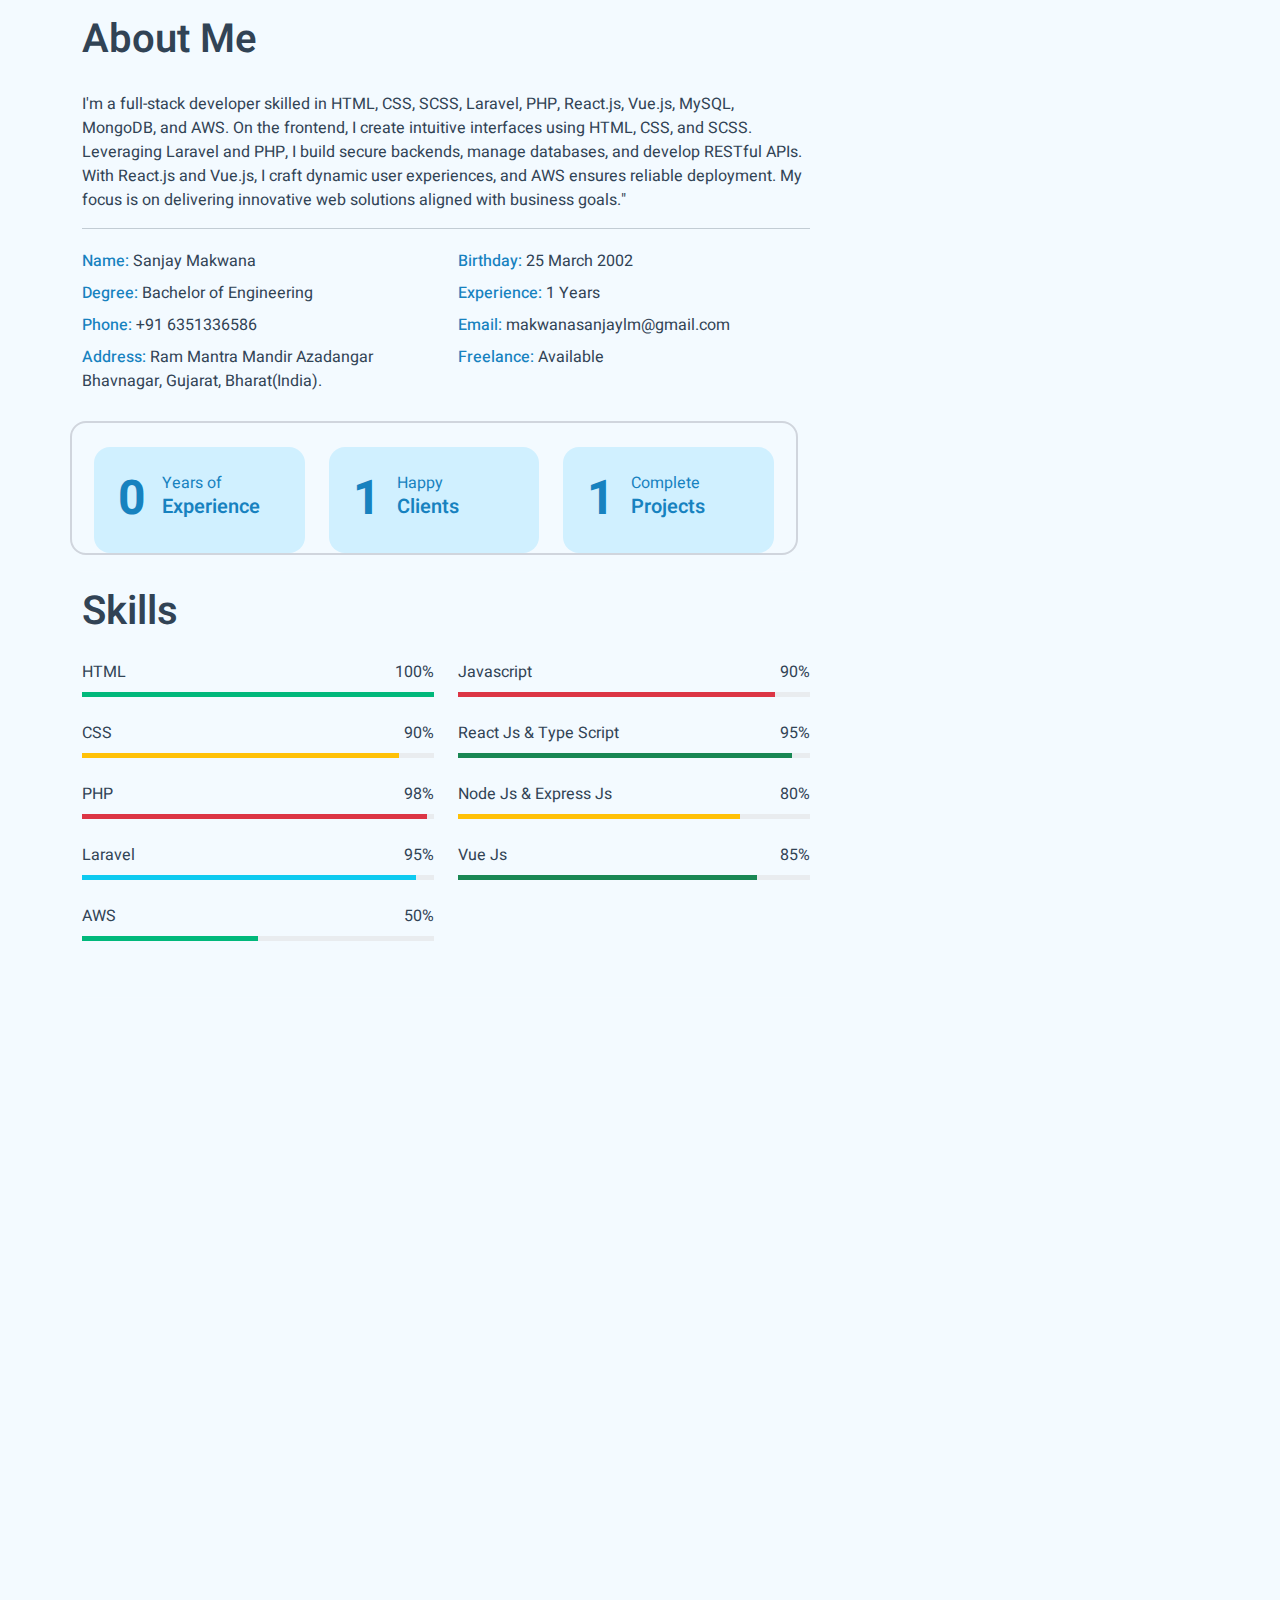
==== print.html @ 82082435 "email and print functinality add." ====
<!DOCTYPE html>
<html lang="en">

<head>
    <met#aeb3b8et="utf-8">
        <title>Makwana - My Resume</title>
        <meta content="width=device-width, initial-scale=1.0" name="viewport">
        <meta content="Free Website Template" name="keywords">
        <meta content="Free Website Template" name="description">

        <!-- Favicon -->
        <link href="img/favicon.ico" rel="icon">

        <!-- Google Web Fonts -->
        <link rel="preconnect" href="https://fonts.googleapis.com">
        <link href="https://fonts.googleapis.com/css?family=Lato" rel="stylesheet">
        <link rel="preconnect" href="https://fonts.gstatic.com" crossorigin>
        <link href="https://fonts.googleapis.com/css2?family=Heebo:wght@300;400;500;600;700&display=swap"
            rel="stylesheet">

        <!-- Icon Font Stylesheet -->
        <link href="https://cdnjs.cloudflare.com/ajax/libs/font-awesome/5.10.0/css/all.min.css" rel="stylesheet">
        <link href="https://cdn.jsdelivr.net/npm/bootstrap-icons@1.4.1/font/bootstrap-icons.css" rel="stylesheet">

        <!-- Libraries Stylesheet -->
        <link href="lib/owlcarousel/assets/owl.carousel.min.css" rel="stylesheet">
        <link href="lib/lightbox/css/lightbox.min.css" rel="stylesheet">
        <link href="lib/animate/animate.min.css" rel="stylesheet">

        <!-- Customized Bootstrap Stylesheet -->
        <link href="css/bootstrap.min.css" rel="stylesheet">

        <!-- Template Stylesheet -->
        <link href="css/style.css" rel="stylesheet">
</head>

<body>

    <div class="container" id="container">
        
        <div class="row g-5">
            <div class="col-lg-8 ">
                <div id="pr1" >
                    <!-- About Start -->
                    <section class="py-3 border-bottom wow fadeInUp " data-wow-delay="0.1s">
                        <h1 class="title-print">About Me</h1>

                        <p class="p-text"> I'm a full-stack developer skilled in HTML, CSS, SCSS, Laravel,
                            PHP, React.js,
                            Vue.js, MySQL,
                            MongoDB, and AWS. On the frontend, I create intuitive interfaces using HTML, CSS, and SCSS.
                            Leveraging Laravel and PHP, I build secure backends, manage databases, and develop RESTful
                            APIs.
                            With React.js and Vue.js, I craft dynamic user experiences, and AWS ensures reliable
                            deployment.
                            My focus is on delivering innovative web solutions aligned with business goals."</p>
                            <hr>
                        <div class="row mb-4">
                            <div class="col-sm-6 py-1">
                                <span class="fw-medium text-primary-set">Name:</span> Sanjay Makwana
                            </div>
                            <div class="col-sm-6 py-1">
                                <span class="fw-medium text-primary-set">Birthday:</span> 25 March 2002
                            </div>
                            <div class="col-sm-6 py-1">
                                <span class="fw-medium text-primary-set">Degree:</span> Bachelor of Engineering
                            </div>
                            <div class="col-sm-6 py-1">
                                <span class="fw-medium text-primary-set">Experience:</span> 1 Years
                            </div>
                            <div class="col-sm-6 py-1">
                                <span class="fw-medium text-primary-set">Phone:</span> +91 6351336586
                            </div>
                            <div class="col-sm-6 py-1">
                                <span class="fw-medium text-primary-set">Email:</span> makwanasanjaylm@gmail.com
                            </div>
                            <div class="col-sm-6 py-1">
                                <span class="fw-medium text-primary-set">Address:</span> Ram Mantra Mandir Azadangar
                                Bhavnagar,
                                Gujarat, Bharat(India).
                            </div>
                            <div class="col-sm-6 py-1">
                                <span class="fw-medium text-primary-set">Freelance:</span> Available
                            </div>
                        </div>
                        <div class="row g-4 border-print">
                            <div class="col-md-4 col-lg-6 col-xl-4 ">
                                <div class="d-flex bg-green p-4 border-space-green">
                                    <h1 class="flex-shrink-0 display-5 text-primary-set mb-0" data-toggle="counter-up">1
                                    </h1>
                                    <div class="ps-3">
                                        <p class="mb-0">Years of</p>
                                        <h5 class="mb-0">Experience</h5>
                                    </div>
                                </div>
                            </div>
                            <div class="col-md-4 col-lg-6 col-xl-4">
                                <div class="d-flex bg-green p-4 border-space-green">
                                    <h1 class="flex-shrink-0 display-5 text-primary-set mb-0" data-toggle="counter-up">3
                                    </h1>
                                    <div class="ps-3">
                                        <p class="mb-0">Happy</p>
                                        <h5 class="mb-0">Clients</h5>
                                    </div>
                                </div>
                            </div>
                            <div class="col-md-4 col-lg-6 col-xl-4">
                                <div class="d-flex bg-green p-4 border-space-green">
                                    <h1 class="flex-shrink-0 display-5 text-primary-set mb-0" data-toggle="counter-up">3
                                    </h1>
                                    <div class="ps-3">
                                        <p class="mb-0">Complete</p>
                                        <h5 class="mb-0">Projects</h5>
                                    </div>
                                </div>
                            </div>
                        </div>

                    </section>
                    <!-- About End -->

                    <!-- Skills Start -->
                    <section class="py-3 border-bottom wow fadeInUp" data-wow-delay="0.1s">
                        <h1 class="title-print">Skills</h1>
                        <div class="row">
                            <div class="col-sm-6 py-3">
                                <div class="skill mb-4">
                                    <div class="d-flex justify-content-between">
                                        <p class="mb-2">HTML</p>
                                        <p class="mb-2">100%</p>
                                    </div>
                                    <div class="progress">
                                        <div class="progress-bar bg-primary" role="progressbar" aria-valuenow="100"
                                            aria-valuemin="0" aria-valuemax="100" title="progress"></div>
                                    </div>
                                </div>
                                <div class="skill mb-4">
                                    <div class="d-flex justify-content-between">
                                        <p class="mb-2">CSS</p>
                                        <p class="mb-2">90%</p>
                                    </div>
                                    <div class="progress">
                                        <div class="progress-bar bg-warning" role="progressbar" aria-valuenow="90"
                                            aria-valuemin="0" aria-valuemax="100" title="progress"></div>
                                    </div>
                                </div>
                                <div class="skill mb-4">
                                    <div class="d-flex justify-content-between">
                                        <p class="mb-2">PHP</p>
                                        <p class="mb-2">98%</p>
                                    </div>
                                    <div class="progress">
                                        <div class="progress-bar bg-danger" role="progressbar" aria-valuenow="98"
                                            aria-valuemin="0" aria-valuemax="100" title="progress"></div>
                                    </div>
                                </div>
                                <div class="skill mb-4">
                                    <div class="d-flex justify-content-between">
                                        <p class="mb-2">Laravel</p>
                                        <p class="mb-2">95%</p>
                                    </div>
                                    <div class="progress">
                                        <div class="progress-bar bg-info" role="progressbar" aria-valuenow="95"
                                            aria-valuemin="0" aria-valuemax="100" title="progress"></div>
                                    </div>
                                </div>
                                <div class="skill mb-4">
                                    <div class="d-flex justify-content-between">
                                        <p class="mb-2">AWS</p>
                                        <p class="mb-2">50%</p>
                                    </div>
                                    <div class="progress">
                                        <div class="progress-bar bg-primary" role="progressbar" aria-valuenow="50"
                                            aria-valuemin="0" aria-valuemax="100" title="progress"></div>
                                    </div>
                                </div>
                            </div>
                            <div class="col-sm-6 py-3">
                                <div class="skill mb-4">
                                    <div class="d-flex justify-content-between">
                                        <p class="mb-2">Javascript</p>
                                        <p class="mb-2">90%</p>
                                    </div>
                                    <div class="progress">
                                        <div class="progress-bar bg-danger" role="progressbar" aria-valuenow="90"
                                            aria-valuemin="0" aria-valuemax="100" title="progress"></div>
                                    </div>
                                </div>
                                <div class="skill mb-4">
                                    <div class="d-flex justify-content-between">
                                        <p class="mb-2">React Js & Type Script</p>
                                        <p class="mb-2">95%</p>
                                    </div>
                                    <div class="progress">
                                        <div class="progress-bar bg-success" role="progressbar" aria-valuenow="95"
                                            aria-valuemin="0" aria-valuemax="100" title="progress"></div>
                                    </div>
                                </div>
                                <div class="skill mb-4">
                                    <div class="d-flex justify-content-between">
                                        <p class="mb-2">Node Js & Express Js</p>
                                        <p class="mb-2">80%</p>
                                    </div>
                                    <div class="progress">
                                        <div class="progress-bar bg-warning" role="progressbar" aria-valuenow="80"
                                            aria-valuemin="0" aria-valuemax="100" title="progress"></div>
                                    </div>
                                </div>
                                <div class="skill mb-4">
                                    <div class="d-flex justify-content-between">
                                        <p class="mb-2">Vue Js</p>
                                        <p class="mb-2">85%</p>
                                    </div>
                                    <div class="progress">
                                        <div class="progress-bar bg-success" role="progressbar" aria-valuenow="85"
                                            aria-valuemin="0" aria-valuemax="100" title="progress"></div>
                                    </div>
                                </div>
                            </div>
                        </div>
                    </section>
                    <!-- Skills End -->

                    <!-- Experience Start -->
                    <section class="py-3 wow  fadeInUp" data-wow-delay="0.1s">
                        <h1 class="title-print">Expericence</h1>
                        <div class="border-start border-2 border-light pt-2 ps-5 ">
                            <div class="position-relative mb-4 ">
                                <span
                                    class="bi bi-arrow-right fs-4 text-light-pro position-absolute Experience-span-container"></span>
                                <h5 class="mb-1">Front End Developer</h5>
                                <p class="mb-2">Tatva Soft Company | <small>2023 - 2024</small></p>
                                <p> I've led and managed a team of frontend developers specializing in Html, Css, Scss,
                                    React.js, Vue.js, JavaScript, and TypeScript. I've overseen projects focusing on
                                    modern
                                    and dynamic web development using React.js, harnessing its component-based
                                    architecture
                                    and state management for scalable applications. Additionally, our team extensively
                                    utilized Vue.js, capitalizing on its simplicity and reactivity to build efficient
                                    user
                                    interfaces and HTML for structure, CSS for styling, and SCSS for enhanced stylesheet
                                    development, focusing on collaboration, adherence to standards, innovation, and
                                    user-centric design. Adjust the specifics to align with your managerial experiences
                                    and
                                    achievements in leading teams working with these technologies </p>
                            </div>
                            <div class="position-relative mb-4">
                                <span
                                    class="bi bi-arrow-right fs-4 text-light-pro position-absolute Experience-span-container"></span>
                                <h5 class="mb-1">Back End Developer</h5>
                                <p class="mb-2">Tatva Soft Company | <small>2023 - 2024</small></p>
                                <p>My expertise includes database management with MySQL, leveraging its robust features
                                    to
                                    ensure efficient data storage and retrieval. In PHP, I've extensively worked with
                                    Laravel, implementing secure and high-performance backend solutions. Moreover, my
                                    proficiency extends to Node.js, where I've developed real-time applications and
                                    APIs,
                                    capitalizing on its asynchronous capabilities. I've actively contributed to various
                                    projects, harnessing these technologies to build seamless and responsive backend
                                    systems.</p>
                            </div>
                            <div class="position-relative mb-4">
                                <span
                                    class="bi bi-arrow-right fs-4 text-light-pro position-absolute Experience-span-container"></span>
                                <h5 class="mb-1">AWS Services</h5>
                                <p class="mb-2">Tatva Soft Company | <small>2023 - 2024</small></p>
                                <p>I've gained practical experience working with AWS, focusing on cloud services such as
                                    EC2
                                    for scalable compute power, S3 for reliable storage solutions, and RDS for managed
                                    databases. I've successfully deployed and maintained applications using AWS,
                                    leveraging
                                    services like Lambda for serverless computing and IAM for secure access management.
                                    Additionally, I've implemented solutions utilizing AWS's infrastructure-as-code
                                    tool,
                                    CloudFormation, and monitored application performance using CloudWatch.</p>
                            </div>
                        </div>
                    </section>
                    <!-- Experience End -->
                </div>
            </div>
        </div>
    </div>


    <!-- Back to Top -->
    <a href="#" class="back-to-top" title="a"><i class="fa fa-angle-double-up"></i></a>

    <!-- JavaScript Libraries -->
    <script src="https://code.jquery.com/jquery-3.4.1.min.js"></script>
    <script src="https://stackpath.bootstrapcdn.com/bootstrap/4.4.1/js/bootstrap.bundle.min.js"></script>
    <script src="lib/wow/wow.min.js"></script>
    <script src="lib/typed/typed.min.js"></script>
    <script src="lib/easing/easing.min.js"></script>
    <script src="lib/waypoints/waypoints.min.js"></script>
    <script src="lib/counterup/counterup.min.js"></script>
    <script src="lib/owlcarousel/owl.carousel.min.js"></script>
    <script src="lib/isotope/isotope.pkgd.min.js"></script>
    <script src="lib/lightbox/js/lightbox.min.js"></script>

    <!-- Contact Javascript File -->
    <script src="mail/jqBootstrapValidation.min.js"></script>
    <script src="mail/contact.js"></script>

    <!-- Template Javascript -->
    <script src="js/main.js"></script>
    <script src="js/print.js"></script>
</body>

</html>
---- css/style.css ----
/********** Template CSS **********/
:root {
  --white: #ffff;
  --secondary: #314355;
  --light: #f2f2f2;
  --dark: #2c3e50;
  --blue: #314355;
  --light-gray: #d0d5dd;
  --light-blue: #d0f0ff;
  --light-dark: #1782BF;

}

body {
  color: #314355;
  background-color: #f3faff !important; 
}

#spinner {
  opacity: 0;
  visibility: hidden;
  transition: opacity 0.5s ease-out, visibility 0s linear 0.5s;
  z-index: 99999;
}

#spinner.show {
  transition: opacity 0.5s ease-out, visibility 0s linear 0s;
  visibility: visible;
  opacity: 1;
}

@media (max-width: 991.98px) {
  .sticky-lg-top.vh-100 {
    height: 100% !important;
  }
}

.fw-semi-bold {
  font-weight: 600;
}

.fw-medium {
  font-weight: 500;
}

.btn-square {
  width: 40px;
  height: 40px;
  border-radius: 10px;
}

.btn-sm-square {
  width: 30px;
  height: 30px;
}

.btn-lg-square {
  width: 50px;
  height: 50px;
}

.btn-square,
.btn-sm-square,
.btn-lg-square {
  padding: 0;
  display: flex;
  align-items: center;
  justify-content: center;
}

.btn.btn-primary {
  color: var(--white);
  background-color: var(--light-dark);
  border-color: var(--light-dark);
}

.typed-cursor {
  font-size: 25px;
  color: var(--light);
}

.back-to-top {
  position: fixed;
  display: none;
  width: 30px;
  height: 30px;
  text-align: center;
  line-height: 1;
  font-size: 30px;
  right: 30px;
  bottom: 30px;
  transition: background 0.5s;
  z-index: 11;
}

.back-to-top i {
  color: var(--light-dark);
}

.back-to-top i:hover {
  color: var(--dark);
}

.back-to-top {
  -webkit-animation: action 1s infinite alternate;
  animation: action 1s infinite alternate;
}

@-webkit-keyframes action {
  0% {
    transform: translateY(0);
  }

  100% {
    transform: translateY(-15px);
  }
}

@keyframes action {
  0% {
    transform: translateY(0);
  }

  100% {
    transform: translateY(-15px);
  }
}

.title {
  position: relative;
}
..title-print {
  position: relative;
  margin-bottom: 10px;
}
.title::before {
  position: absolute;
  content: "";
  width: 10px;
  height: 10px;
  bottom: -4px;
  left: 0;
  border: 2px solid var(--blue);
  border-radius: 10px;
}

.title::after {
  position: absolute;
  content: "";
  width: 50px;
  height: 2px;
  bottom: 0;
  left: 15px;
  border-radius: 2px;
  background: var(--blue);
}

.progress {
  height: 5px;
}

.progress .progress-bar {
  width: 0px;
  transition: 2s;
}

.service-item {
  padding: 30px;
  text-align: center;
  background: var(--light-blue);
  border-radius: 15px;
}

.service-item i {
  width: 75px;
  height: 75px;
  display: flex;
  align-items: center;
  justify-content: center;
  background: var(--light);
  color: var(--light-dark);
  transition: 0.5s;
  border-radius: 15px;
}

.service-item:hover i {
  background: var(--light-dark);
  color: var(--light);
}

.portfolio-item .portfolio-btn {
  position: absolute;
  width: 0;
  height: 0;
  top: 50%;
  left: 50%;
  font-size: 90px;
  background: rgba(44, 62, 80, 0.9);
  opacity: 0;
  transition: 0.5s;
}

.portfolio-item:hover .portfolio-btn {
  opacity: 1;
  width: calc(100% - 60px);
  height: calc(100% - 60px);
  top: 30px;
  left: 30px;
}

.portfolio-item i {
  opacity: 0;
  transition: 0.3s;
  transition-delay: 0.3s;
}

.portfolio-item:hover i {
  opacity: 1;
}

.testimonial-carousel .owl-dots {
  margin-top: 25px;
  text-align: center;
}

.testimonial-carousel .owl-dot {
  display: inline-block;
  margin: 0 5px;
  width: 15px;
  height: 15px;
  background: var(--blue);
}

.testimonial-carousel .owl-dot.active {
  background: var(--light-dark);
}

.reflect-text {
  height: 22px;
}

.spinner-border {
  width: 3rem;
  height: 3rem;
}

.Experience-span-container {
  top: -5px;
  left: -50px;
}

.testimonial-img {
  width: 60px !important;
  height: 60px !important;
}

.textarea-data {
  height: 200px !important;
}

.bg-green {
  background-color: var(--light-blue) !important;
  border-radius: 15px;
  color: var(--light-dark);
}

.border-light {
  border-color: var(--blue) !important;
}

.text-light-pro {
  color: var(--blue) !important;
}

.btn-down {
  color: var(--blue) !important;
}

.form-input {
  color: var(--light) !important;
}

.border-space {
  width: 100%;
  padding: 10px;
  border-radius: 16px;
  border: 1px var(--light-gray) solid;
}

.shadow {
  margin-top: 120px;
  box-shadow: rgba(0, 0, 0, 0.25) 0px 0.0625em 0.0625em,
    rgba(0, 0, 0, 0.25) 0px 0.125em 0.5em,
    rgba(255, 255, 255, 0.1) 0px 0px 0px 1px inset !important;
}

.border-space-green {
  width: 100%;
  padding: 10px;
  border-radius: 16px;
}

.container-text {
  width: 50%;
  height: 100%;
  padding-left: 16px;
  padding-right: 16px;
  padding-top: 10px;
  padding-bottom: 10px;
  background: var(--light-blue);
  border-radius: 8px;
  overflow: hidden;
  border: 1px #E8F6FD solid;
  display: inline-flex;
  justify-content: center;
  align-items: center;
  gap: 8px;
  margin: 10px;
}

.icon-download {
  width: 20px;
  height: 20px;
  position: relative;
}

.fa-download {
  width: 14.17px;
  height: 16.67px;
  left: 3.33px;
  top: 1.67px;
  position: absolute;
  color: var(--light-dark);
}

.text-data {
  color: var(--light-dark);
  font-size: 14px;
  font-family: Inter;
  font-weight: 600;
  line-height: 20px;
  word-wrap: break-word;
  border: none;
  background-color: var(--light-blue);
}

.text-primary-set {
  color: var(--light-dark);
}

.content-data {
  position: absolute;
  top: 27%;
  left: 52%;
  transform: translate(-50%, -50%);
  height: 160px;
  overflow: hidden;
  font-family: 'Lato', sans-serif;
  font-size: 35px;
  line-height: 40px;
  color: #34495e;
}

.content__container {
  font-weight: 600;
  overflow: hidden;
  height: 40px;
  padding: 0 40px;
}

.content__container:before {
  content: '[';
  left: 0;
}

.content__container:after {
  content: ']';
  position: absolute;
  right: 0;
}

.content__container:after,
.content__container:before {
  position: absolute;
  top: 0;
  color: #16a085;
  font-size: 42px;
  line-height: 40px;
  -webkit-animation-name: opacity;
  -webkit-animation-duration: 2s;
  -webkit-animation-iteration-count: infinite;
  animation-name: opacity;
  animation-duration: 2s;
  animation-iteration-count: infinite;
}

.content__container__text {
  display: inline;
  float: left;
  margin: 0;
}

.content__container__list {
  margin-top: 0;
  padding-left: 110px;
  text-align: left;
  list-style: none;
  -webkit-animation-name: change;
  -webkit-animation-duration: 10s;
  -webkit-animation-iteration-count: infinite;
  animation-name: change;
  animation-duration: 10s;
  animation-iteration-count: infinite;
}

.content__container__list__item {
  line-height: 40px;
  margin: 0;
}

@-webkit-keyframes opacity {

  0%,
  100% {
    opacity: 0;
  }

  50% {
    opacity: 1;
  }
}

@-webkit-keyframes change {

  0%,
  12.66%,
  100% {
    transform: translate3d(0, 0, 0);
  }

  16.66%,
  29.32% {
    transform: translate3d(0, -25%, 0);
  }

  33.32%,
  45.98% {
    transform: translate3d(0, -50%, 0);
  }

  49.98%,
  62.64% {
    transform: translate3d(0, -75%, 0);
  }

  66.64%,
  79.3% {
    transform: translate3d(0, -50%, 0);
  }

  83.3%,
  95.96% {
    transform: translate3d(0, -25%, 0);
  }
}

@-o-keyframes opacity {

  0%,
  100% {
    opacity: 0;
  }

  50% {
    opacity: 1;
  }
}

@-o-keyframes change {

  0%,
  12.66%,
  100% {
    transform: translate3d(0, 0, 0);
  }

  16.66%,
  29.32% {
    transform: translate3d(0, -25%, 0);
  }

  33.32%,
  45.98% {
    transform: translate3d(0, -50%, 0);
  }

  49.98%,
  62.64% {
    transform: translate3d(0, -75%, 0);
  }

  66.64%,
  79.3% {
    transform: translate3d(0, -50%, 0);
  }

  83.3%,
  95.96% {
    transform: translate3d(0, -25%, 0);
  }
}

@-moz-keyframes opacity {

  0%,
  100% {
    opacity: 0;
  }

  50% {
    opacity: 1;
  }
}

@-moz-keyframes change {

  0%,
  12.66%,
  100% {
    transform: translate3d(0, 0, 0);
  }

  16.66%,
  29.32% {
    transform: translate3d(0, -25%, 0);
  }

  33.32%,
  45.98% {
    transform: translate3d(0, -50%, 0);
  }

  49.98%,
  62.64% {
    transform: translate3d(0, -75%, 0);
  }

  66.64%,
  79.3% {
    transform: translate3d(0, -50%, 0);
  }

  83.3%,
  95.96% {
    transform: translate3d(0, -25%, 0);
  }
}

@keyframes opacity {

  0%,
  100% {
    opacity: 0;
  }

  50% {
    opacity: 1;
  }
}

@keyframes change {

  0%,
  12.66%,
  100% {
    transform: translate3d(0, 0, 0);
  }

  16.66%,
  29.32% {
    transform: translate3d(0, -25%, 0);
  }

  33.32%,
  45.98% {
    transform: translate3d(0, -50%, 0);
  }

  49.98%,
  62.64% {
    transform: translate3d(0, -75%, 0);
  }

  66.64%,
  79.3% {
    transform: translate3d(0, -50%, 0);
  }

  83.3%,
  95.96% {
    transform: translate3d(0, -25%, 0);
  }
}

.p-text {
  padding-top: 20px;
}

@media screen and (max-width: 990px) {
  .content-data {
    display: none;
  }
}

a:hover{
  color: var(--light-blue) !important;
}

.border-print{
  width: 100%;
  padding: 0 10px;
  border-radius: 16px;
  margin-top: 10px;
  border: 2px var(--light-gray) solid;
}
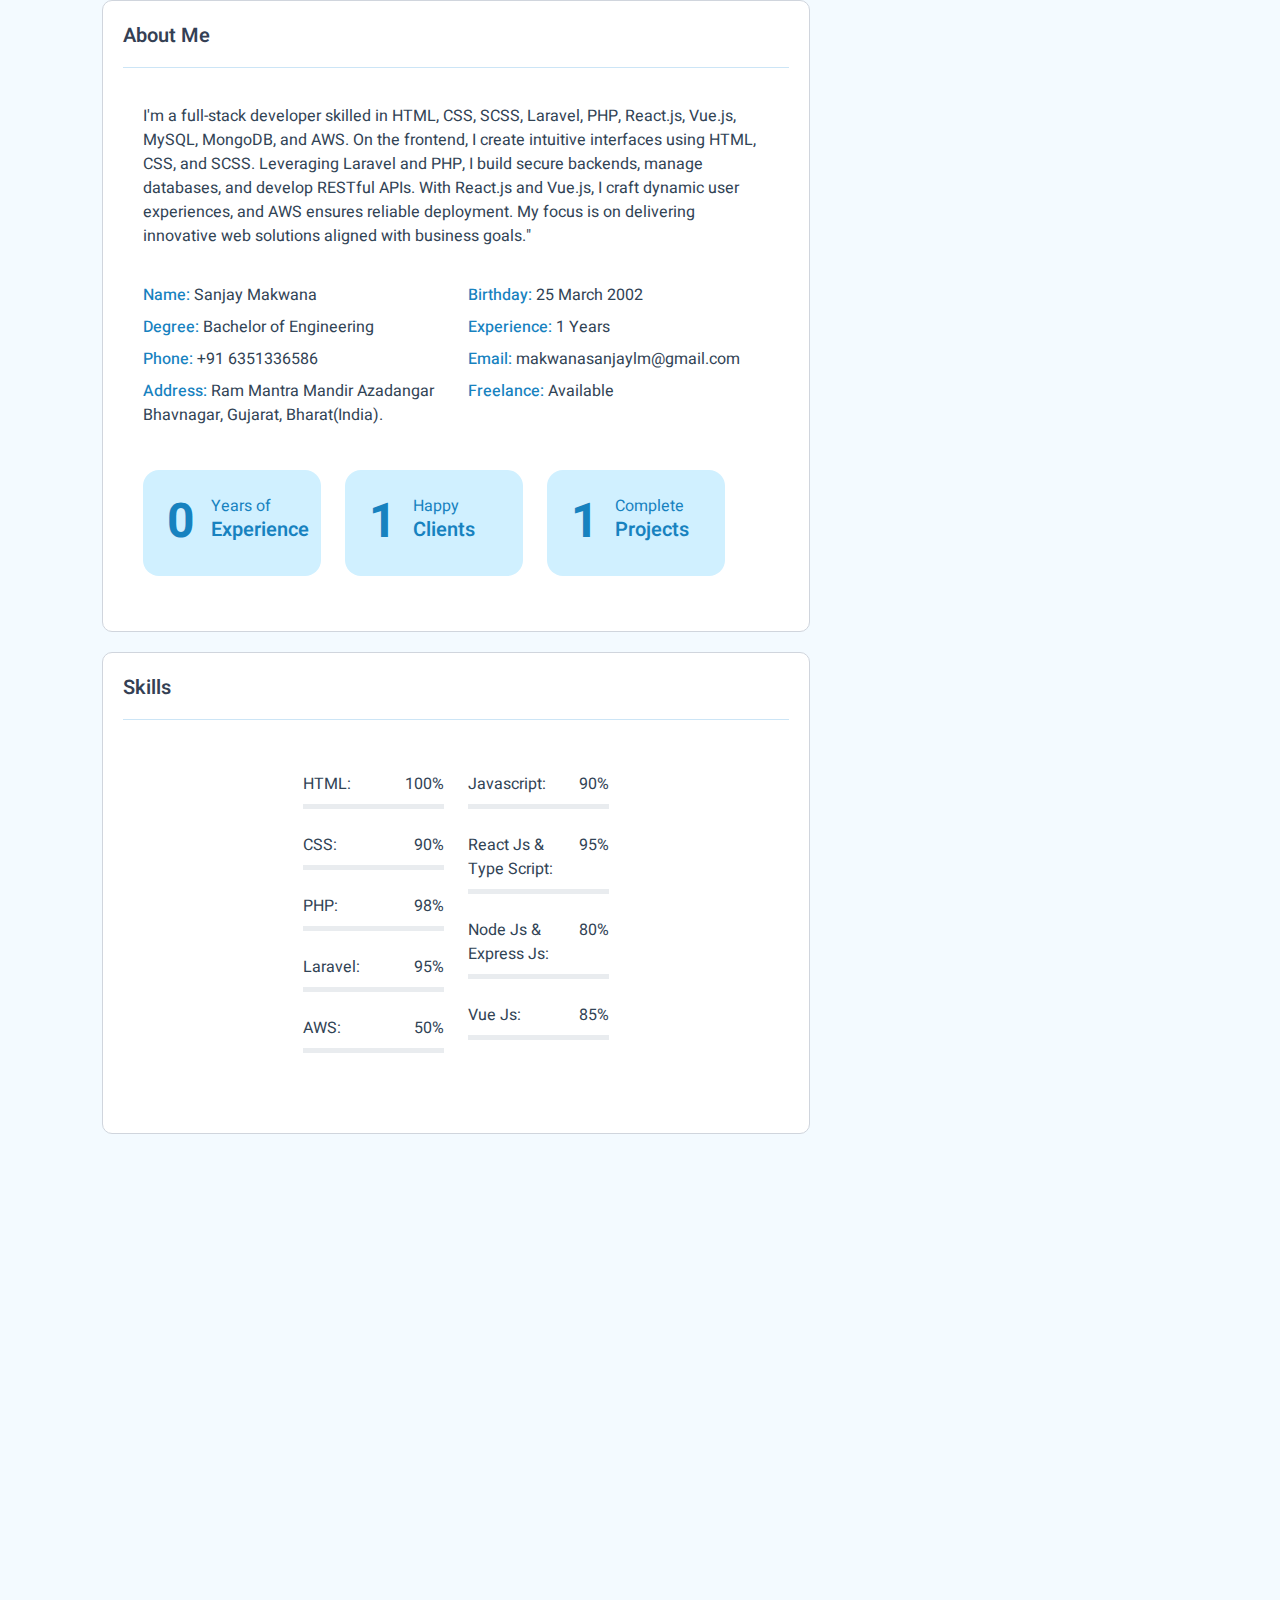
==== commit 95da7cae: "new design craete in pdf" ====
--- a/print.html
+++ b/print.html
@@ -35,192 +35,238 @@
 </head>
 
 <body>
-
     <div class="container" id="container">
-        
         <div class="row g-5">
             <div class="col-lg-8 ">
-                <div id="pr1" >
-                    <!-- About Start -->
-                    <section class="py-3 border-bottom wow fadeInUp " data-wow-delay="0.1s">
-                        <h1 class="title-print">About Me</h1>
-
-                        <p class="p-text"> I'm a full-stack developer skilled in HTML, CSS, SCSS, Laravel,
-                            PHP, React.js,
-                            Vue.js, MySQL,
-                            MongoDB, and AWS. On the frontend, I create intuitive interfaces using HTML, CSS, and SCSS.
-                            Leveraging Laravel and PHP, I build secure backends, manage databases, and develop RESTful
-                            APIs.
-                            With React.js and Vue.js, I craft dynamic user experiences, and AWS ensures reliable
-                            deployment.
-                            My focus is on delivering innovative web solutions aligned with business goals."</p>
-                            <hr>
-                        <div class="row mb-4">
-                            <div class="col-sm-6 py-1">
-                                <span class="fw-medium text-primary-set">Name:</span> Sanjay Makwana
-                            </div>
-                            <div class="col-sm-6 py-1">
-                                <span class="fw-medium text-primary-set">Birthday:</span> 25 March 2002
-                            </div>
-                            <div class="col-sm-6 py-1">
-                                <span class="fw-medium text-primary-set">Degree:</span> Bachelor of Engineering
-                            </div>
-                            <div class="col-sm-6 py-1">
-                                <span class="fw-medium text-primary-set">Experience:</span> 1 Years
-                            </div>
-                            <div class="col-sm-6 py-1">
-                                <span class="fw-medium text-primary-set">Phone:</span> +91 6351336586
-                            </div>
-                            <div class="col-sm-6 py-1">
-                                <span class="fw-medium text-primary-set">Email:</span> makwanasanjaylm@gmail.com
-                            </div>
-                            <div class="col-sm-6 py-1">
-                                <span class="fw-medium text-primary-set">Address:</span> Ram Mantra Mandir Azadangar
-                                Bhavnagar,
-                                Gujarat, Bharat(India).
-                            </div>
-                            <div class="col-sm-6 py-1">
-                                <span class="fw-medium text-primary-set">Freelance:</span> Available
-                            </div>
-                        </div>
-                        <div class="row g-4 border-print">
-                            <div class="col-md-4 col-lg-6 col-xl-4 ">
-                                <div class="d-flex bg-green p-4 border-space-green">
-                                    <h1 class="flex-shrink-0 display-5 text-primary-set mb-0" data-toggle="counter-up">1
-                                    </h1>
-                                    <div class="ps-3">
-                                        <p class="mb-0">Years of</p>
-                                        <h5 class="mb-0">Experience</h5>
+                <div id="pr1">
+                    <div class="content">
+                        <div class='sanjay'>
+                            <div class="text-and">
+                                <p class="responsive-text">About Me</p>
+                            </div>
+                            <hr class="lines" />
+                            <div class="responsive-container">
+                                <div class="container-box">
+                                    <div class="responsive-container">
+                                        <div class="boxes">
+                                            <p class="p-text"> I'm a full-stack developer skilled in HTML, CSS, SCSS,
+                                                Laravel,
+                                                PHP, React.js,
+                                                Vue.js, MySQL,
+                                                MongoDB, and AWS. On the frontend, I create intuitive interfaces using
+                                                HTML, CSS, and
+                                                SCSS.
+                                                Leveraging Laravel and PHP, I build secure backends, manage databases,
+                                                and develop
+                                                RESTful
+                                                APIs.
+                                                With React.js and Vue.js, I craft dynamic user experiences, and AWS
+                                                ensures reliable
+                                                deployment.
+                                                My focus is on delivering innovative web solutions aligned with business
+                                                goals."</p>
+
+                                        </div>
+                                        <div class="boxes">
+                                            <div class="row mb-4">
+                                                <div class="col-sm-6 py-1">
+                                                    <span class="fw-medium text-primary-set">Name:</span> Sanjay Makwana
+                                                </div>
+                                                <div class="col-sm-6 py-1">
+                                                    <span class="fw-medium text-primary-set">Birthday:</span> 25 March
+                                                    2002
+                                                </div>
+                                                <div class="col-sm-6 py-1">
+                                                    <span class="fw-medium text-primary-set">Degree:</span> Bachelor of
+                                                    Engineering
+                                                </div>
+                                                <div class="col-sm-6 py-1">
+                                                    <span class="fw-medium text-primary-set">Experience:</span> 1 Years
+                                                </div>
+                                                <div class="col-sm-6 py-1">
+                                                    <span class="fw-medium text-primary-set">Phone:</span> +91
+                                                    6351336586
+                                                </div>
+                                                <div class="col-sm-6 py-1">
+                                                    <span class="fw-medium text-primary-set">Email:</span>
+                                                    makwanasanjaylm@gmail.com
+                                                </div>
+                                                <div class="col-sm-6 py-1">
+                                                    <span class="fw-medium text-primary-set">Address:</span> Ram Mantra
+                                                    Mandir Azadangar
+                                                    Bhavnagar,
+                                                    Gujarat, Bharat(India).
+                                                </div>
+                                                <div class="col-sm-6 py-1">
+                                                    <span class="fw-medium text-primary-set">Freelance:</span> Available
+                                                </div>
+                                            </div>
+                                        </div>
+                                        <div class="boxes">
+                                            <div class="row g-4">
+                                                <div class="col-md-4 col-lg-6 col-xl-4 ">
+                                                    <div class="d-flex bg-green p-4 pe-5 border-space-green">
+                                                        <h1 class="flex-shrink-0 display-5 text-primary-set mb-0"
+                                                            data-toggle="counter-up">1
+                                                        </h1>
+                                                        <div class="ps-3">
+                                                            <p class="mb-0">Years of</p>
+                                                            <h5 class="mb-0">Experience</h5>
+                                                        </div>
+                                                    </div>
+                                                </div>
+                                                <div class="col-md-4 col-lg-6 col-xl-4">
+                                                    <div class="d-flex bg-green p-4 border-space-green">
+                                                        <h1 class="flex-shrink-0 display-5 text-primary-set mb-0"
+                                                            data-toggle="counter-up">3
+                                                        </h1>
+                                                        <div class="ps-3">
+                                                            <p class="mb-0">Happy</p>
+                                                            <h5 class="mb-0">Clients</h5>
+                                                        </div>
+                                                    </div>
+                                                </div>
+                                                <div class="col-md-4 col-lg-6 col-xl-4">
+                                                    <div class="d-flex bg-green p-4 border-space-green">
+                                                        <h1 class="flex-shrink-0 display-5 text-primary-set mb-0"
+                                                            data-toggle="counter-up">3
+                                                        </h1>
+                                                        <div class="ps-3">
+                                                            <p class="mb-0">Complete</p>
+                                                            <h5 class="mb-0">Projects</h5>
+                                                        </div>
+                                                    </div>
+                                                </div>
+                                            </div>
+                                        </div>
+
                                     </div>
                                 </div>
                             </div>
-                            <div class="col-md-4 col-lg-6 col-xl-4">
-                                <div class="d-flex bg-green p-4 border-space-green">
-                                    <h1 class="flex-shrink-0 display-5 text-primary-set mb-0" data-toggle="counter-up">3
-                                    </h1>
-                                    <div class="ps-3">
-                                        <p class="mb-0">Happy</p>
-                                        <h5 class="mb-0">Clients</h5>
+                        </div>
+                    </div>
+
+                    <div class="content">
+                        <div class='sanjay'>
+                            <div class="text-and">
+                                <p class="responsive-text">Skills</p>
+                            </div>
+                            <hr class="lines" />
+                            <div class="responsive-container">
+                                <div class="container-box">
+                                    <div class="responsive-container">
+                                        <div class="box">
+                                            <div class="row">
+                                                <div class="col-sm-6 py-3">
+                                                    <div class="skill mb-4">
+                                                        <div class="d-flex justify-content-between">
+                                                            <p class="mb-2">HTML:</p>
+                                                            <p class="mb-2">100%</p>
+                                                        </div>
+                                                        <div class="progress">
+                                                            <div class="progress-bar bg-primary" role="progressbar"
+                                                                aria-valuenow="100" aria-valuemin="0"
+                                                                aria-valuemax="100" title="progress"></div>
+                                                        </div>
+                                                    </div>
+                                                    <div class="skill mb-4">
+                                                        <div class="d-flex justify-content-between">
+                                                            <p class="mb-2">CSS:</p>
+                                                            <p class="mb-2">90%</p>
+                                                        </div>
+                                                        <div class="progress">
+                                                            <div class="progress-bar bg-warning" role="progressbar"
+                                                                aria-valuenow="90" aria-valuemin="0" aria-valuemax="100"
+                                                                title="progress"></div>
+                                                        </div>
+                                                    </div>
+                                                    <div class="skill mb-4">
+                                                        <div class="d-flex justify-content-between">
+                                                            <p class="mb-2">PHP:</p>
+                                                            <p class="mb-2">98%</p>
+                                                        </div>
+                                                        <div class="progress">
+                                                            <div class="progress-bar bg-danger" role="progressbar"
+                                                                aria-valuenow="98" aria-valuemin="0" aria-valuemax="100"
+                                                                title="progress"></div>
+                                                        </div>
+                                                    </div>
+                                                    <div class="skill mb-4">
+                                                        <div class="d-flex justify-content-between">
+                                                            <p class="mb-2">Laravel:</p>
+                                                            <p class="mb-2">95%</p>
+                                                        </div>
+                                                        <div class="progress">
+                                                            <div class="progress-bar bg-info" role="progressbar"
+                                                                aria-valuenow="95" aria-valuemin="0" aria-valuemax="100"
+                                                                title="progress"></div>
+                                                        </div>
+                                                    </div>
+                                                    <div class="skill mb-4">
+                                                        <div class="d-flex justify-content-between">
+                                                            <p class="mb-2">AWS:</p>
+                                                            <p class="mb-2">50%</p>
+                                                        </div>
+                                                        <div class="progress">
+                                                            <div class="progress-bar bg-primary" role="progressbar"
+                                                                aria-valuenow="50" aria-valuemin="0" aria-valuemax="100"
+                                                                title="progress"></div>
+                                                        </div>
+                                                    </div>
+                                                </div>
+                                                <div class="col-sm-6 py-3">
+                                                    <div class="skill mb-4">
+                                                        <div class="d-flex justify-content-between">
+                                                            <p class="mb-2">Javascript:</p>
+                                                            <p class="mb-2">90%</p>
+                                                        </div>
+                                                        <div class="progress">
+                                                            <div class="progress-bar bg-danger" role="progressbar"
+                                                                aria-valuenow="90" aria-valuemin="0" aria-valuemax="100"
+                                                                title="progress"></div>
+                                                        </div>
+                                                    </div>
+                                                    <div class="skill mb-4">
+                                                        <div class="d-flex justify-content-between">
+                                                            <p class="mb-2">React Js & Type Script:</p>
+                                                            <p class="mb-2">95%</p>
+                                                        </div>
+                                                        <div class="progress">
+                                                            <div class="progress-bar bg-success" role="progressbar"
+                                                                aria-valuenow="95" aria-valuemin="0" aria-valuemax="100"
+                                                                title="progress"></div>
+                                                        </div>
+                                                    </div>
+                                                    <div class="skill mb-4">
+                                                        <div class="d-flex justify-content-between">
+                                                            <p class="mb-2">Node Js & Express Js:</p>
+                                                            <p class="mb-2">80%</p>
+                                                        </div>
+                                                        <div class="progress">
+                                                            <div class="progress-bar bg-warning" role="progressbar"
+                                                                aria-valuenow="80" aria-valuemin="0" aria-valuemax="100"
+                                                                title="progress"></div>
+                                                        </div>
+                                                    </div>
+                                                    <div class="skill mb-4">
+                                                        <div class="d-flex justify-content-between">
+                                                            <p class="mb-2">Vue Js:</p>
+                                                            <p class="mb-2">85%</p>
+                                                        </div>
+                                                        <div class="progress">
+                                                            <div class="progress-bar bg-success" role="progressbar"
+                                                                aria-valuenow="85" aria-valuemin="0" aria-valuemax="100"
+                                                                title="progress"></div>
+                                                        </div>
+                                                    </div>
+                                                </div>
+                                            </div>
+                                        </div>
                                     </div>
                                 </div>
                             </div>
-                            <div class="col-md-4 col-lg-6 col-xl-4">
-                                <div class="d-flex bg-green p-4 border-space-green">
-                                    <h1 class="flex-shrink-0 display-5 text-primary-set mb-0" data-toggle="counter-up">3
-                                    </h1>
-                                    <div class="ps-3">
-                                        <p class="mb-0">Complete</p>
-                                        <h5 class="mb-0">Projects</h5>
-                                    </div>
-                                </div>
-                            </div>
                         </div>
-
-                    </section>
-                    <!-- About End -->
-
-                    <!-- Skills Start -->
-                    <section class="py-3 border-bottom wow fadeInUp" data-wow-delay="0.1s">
-                        <h1 class="title-print">Skills</h1>
-                        <div class="row">
-                            <div class="col-sm-6 py-3">
-                                <div class="skill mb-4">
-                                    <div class="d-flex justify-content-between">
-                                        <p class="mb-2">HTML</p>
-                                        <p class="mb-2">100%</p>
-                                    </div>
-                                    <div class="progress">
-                                        <div class="progress-bar bg-primary" role="progressbar" aria-valuenow="100"
-                                            aria-valuemin="0" aria-valuemax="100" title="progress"></div>
-                                    </div>
-                                </div>
-                                <div class="skill mb-4">
-                                    <div class="d-flex justify-content-between">
-                                        <p class="mb-2">CSS</p>
-                                        <p class="mb-2">90%</p>
-                                    </div>
-                                    <div class="progress">
-                                        <div class="progress-bar bg-warning" role="progressbar" aria-valuenow="90"
-                                            aria-valuemin="0" aria-valuemax="100" title="progress"></div>
-                                    </div>
-                                </div>
-                                <div class="skill mb-4">
-                                    <div class="d-flex justify-content-between">
-                                        <p class="mb-2">PHP</p>
-                                        <p class="mb-2">98%</p>
-                                    </div>
-                                    <div class="progress">
-                                        <div class="progress-bar bg-danger" role="progressbar" aria-valuenow="98"
-                                            aria-valuemin="0" aria-valuemax="100" title="progress"></div>
-                                    </div>
-                                </div>
-                                <div class="skill mb-4">
-                                    <div class="d-flex justify-content-between">
-                                        <p class="mb-2">Laravel</p>
-                                        <p class="mb-2">95%</p>
-                                    </div>
-                                    <div class="progress">
-                                        <div class="progress-bar bg-info" role="progressbar" aria-valuenow="95"
-                                            aria-valuemin="0" aria-valuemax="100" title="progress"></div>
-                                    </div>
-                                </div>
-                                <div class="skill mb-4">
-                                    <div class="d-flex justify-content-between">
-                                        <p class="mb-2">AWS</p>
-                                        <p class="mb-2">50%</p>
-                                    </div>
-                                    <div class="progress">
-                                        <div class="progress-bar bg-primary" role="progressbar" aria-valuenow="50"
-                                            aria-valuemin="0" aria-valuemax="100" title="progress"></div>
-                                    </div>
-                                </div>
-                            </div>
-                            <div class="col-sm-6 py-3">
-                                <div class="skill mb-4">
-                                    <div class="d-flex justify-content-between">
-                                        <p class="mb-2">Javascript</p>
-                                        <p class="mb-2">90%</p>
-                                    </div>
-                                    <div class="progress">
-                                        <div class="progress-bar bg-danger" role="progressbar" aria-valuenow="90"
-                                            aria-valuemin="0" aria-valuemax="100" title="progress"></div>
-                                    </div>
-                                </div>
-                                <div class="skill mb-4">
-                                    <div class="d-flex justify-content-between">
-                                        <p class="mb-2">React Js & Type Script</p>
-                                        <p class="mb-2">95%</p>
-                                    </div>
-                                    <div class="progress">
-                                        <div class="progress-bar bg-success" role="progressbar" aria-valuenow="95"
-                                            aria-valuemin="0" aria-valuemax="100" title="progress"></div>
-                                    </div>
-                                </div>
-                                <div class="skill mb-4">
-                                    <div class="d-flex justify-content-between">
-                                        <p class="mb-2">Node Js & Express Js</p>
-                                        <p class="mb-2">80%</p>
-                                    </div>
-                                    <div class="progress">
-                                        <div class="progress-bar bg-warning" role="progressbar" aria-valuenow="80"
-                                            aria-valuemin="0" aria-valuemax="100" title="progress"></div>
-                                    </div>
-                                </div>
-                                <div class="skill mb-4">
-                                    <div class="d-flex justify-content-between">
-                                        <p class="mb-2">Vue Js</p>
-                                        <p class="mb-2">85%</p>
-                                    </div>
-                                    <div class="progress">
-                                        <div class="progress-bar bg-success" role="progressbar" aria-valuenow="85"
-                                            aria-valuemin="0" aria-valuemax="100" title="progress"></div>
-                                    </div>
-                                </div>
-                            </div>
-                        </div>
-                    </section>
-                    <!-- Skills End -->
-
+                    </div>
                     <!-- Experience Start -->
                     <section class="py-3 wow  fadeInUp" data-wow-delay="0.1s">
                         <h1 class="title-print">Expericence</h1>
--- a/css/style.css
+++ b/css/style.css
@@ -129,7 +129,8 @@
 .title {
   position: relative;
 }
-..title-print {
+
+.title-print {
   position: relative;
   margin-bottom: 10px;
 }
@@ -350,7 +351,7 @@
 
 .content-data {
   position: absolute;
-  top: 27%;
+  top: 25%;
   left: 52%;
   transform: translate(-50%, -50%);
   height: 160px;
@@ -603,7 +604,7 @@
 }
 
 .p-text {
-  padding-top: 20px;
+  color: #314355;
 }
 
 @media screen and (max-width: 990px) {
@@ -612,14 +613,105 @@
   }
 }
 
-a:hover{
+a:hover {
   color: var(--light-blue) !important;
 }
 
-.border-print{
+.border-print {
   width: 100%;
   padding: 0 10px;
   border-radius: 16px;
   margin-top: 10px;
   border: 2px var(--light-gray) solid;
-}+}
+
+
+/* content data */
+
+.sanjay>p {
+  font-size: 14px;
+  font-Weight: 600;
+  color: #344054;
+}
+
+.sanjay>span {
+  font-Weight: 400;
+  font-size: 14px;
+  color: #667085;
+}
+
+.text-and-button {
+  display: flex;
+  align-items: center;
+  justify-content: space-between;
+}
+
+.responsive-text {
+  font-size: 20px;
+  font-weight: 600;
+  line-height: 30px;
+  color: #344054;
+}
+
+.lines {
+  color: #3498db;
+}
+
+.sanjay {
+  padding: 20px;
+}
+
+.content {
+  max-width: 825px;
+  margin-left: 20px;
+  background-color: #ffff;
+  border-radius: 10px;
+  margin-bottom: 20px;
+  border: 1px solid #D0D5DD;
+}
+
+.container-box {
+  max-width: 855px;
+  margin: 0 auto;
+  padding: 20px;
+}
+
+.responsive-container {
+  display: flex;
+  justify-content: space-between;
+  flex-wrap: wrap;
+}
+
+.boxes {
+  min-width: 310px;
+  text-align: start;
+  margin-bottom: 15px;
+}
+
+.sat-1 {
+  font-size: 14px;
+  font-Weight: 600;
+  color: #344054;
+}
+
+.sat-2 {
+  font-Weight: 400;
+  font-size: 14px;
+  color: #667085;
+}
+
+.responsive-button {
+  padding: 10px 20px;
+  font-size: 16px;
+  background-color: #E8F6FD;
+  color: #1782BF;
+  border: none;
+  border-radius: 5px;
+  cursor: pointer;
+}
+
+.responsive-about {
+  font-size: 20px;
+  font-weight: 600;
+  color: #344054;
+}
